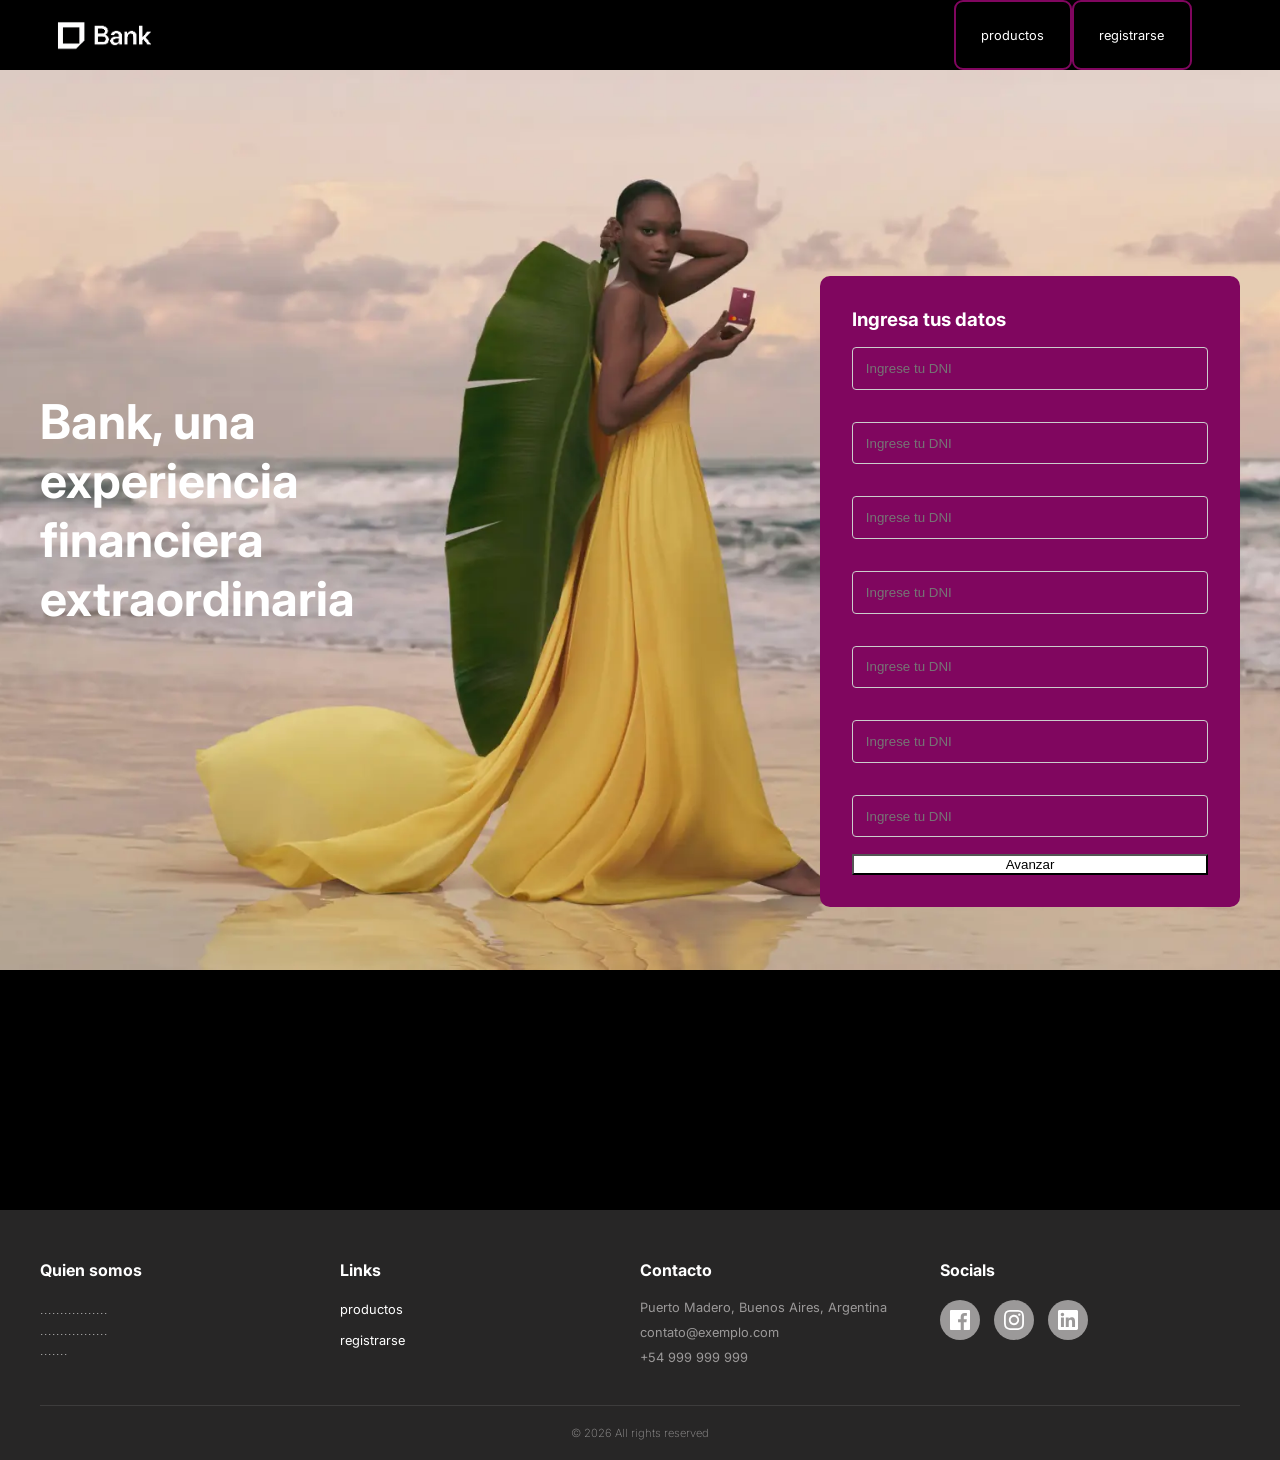
==== cadastro.html @ e5edfb76 "galeria" ====
<!doctype html>
<html lang="es">
  <head>
    <meta charset="UTF-8" />
    <meta name="viewport" content="width=device-width, initial-scale=1.0" />
    <link rel="preconnect" href="https://fonts.googleapis.com" />
    <link rel="preconnect" href="https://fonts.gstatic.com" crossorigin />
    <link
      href="https://fonts.googleapis.com/css2?family=Inter:ital,opsz,wght@0,14..32,100..900;1,14..32,100..900&display=swap"
      rel="stylesheet"
    />
    <link rel="icon" href="favico.png" type="png" />
    <link rel="stylesheet" href="./css/global.css" />
    <title>Bank</title>
  </head>

  <body>
    <!-- logotipo y la navegación como elementos hermanos; <nav> contiene únicamente enlaces de navegación -->
    <header class="header">
      <a href="index.html" class="logo">
        <img src="assets/logo.png" alt="logo del negocio" />
      </a>

      <!-- uso de aria-label para una mejor accesibilidad web -->
      <nav aria-label="Navegacion principal">
        <ul>
          <li class="button">
            <a href="galeria.html">productos</a>
          </li>

          <li class="button">
            <a href="cadastro.html">registrarse</a>
          </li>
        </ul>
      </nav>
    </header>

    <main>
      <section class="hero">
        <div class="container">
          <div class="hero-content-form">
            <h1>Bank, una experiencia financiera extraordinaria</h1>
          </div>

          <aside class="form-card">
            <h3>Ingresa tus datos</h3>

            <form>
              <label for="DNI"></label>
              <input
                type="text"
                id="DNI"
                name="DNI"
                placeholder="Ingrese tu DNI"
              />

              <form>
              <label for="DNI"></label>
              <input
                type="text"
                id="DNI"
                name="DNI"
                placeholder="Ingrese tu DNI"
              />

              <form>
              <label for="DNI"></label>
              <input
                type="text"
                id="DNI"
                name="DNI"
                placeholder="Ingrese tu DNI"
              />

              <form>
              <label for="DNI"></label>
              <input
                type="text"
                id="DNI"
                name="DNI"
                placeholder="Ingrese tu DNI"
              />

              <form>
              <label for="DNI"></label>
              <input
                type="text"
                id="DNI"
                name="DNI"
                placeholder="Ingrese tu DNI"
              />

              <form>
              <label for="DNI"></label>
              <input
                type="text"
                id="DNI"
                name="DNI"
                placeholder="Ingrese tu DNI"
              />

              <form>
              <label for="DNI"></label>
              <input
                type="text"
                id="DNI"
                name="DNI"
                placeholder="Ingrese tu DNI"
              />

              <br />
              <button type="submit">Avanzar</button>
            </form>
          </aside>
        </div>
      </section>

    </main>

    <footer class="footer">
      <div class="footer-content">
        <div class="footer-col">
          <h3>Quien somos</h3>
          <p>................. <br />................. <br />.......</p>
        </div>
        <div class="footer-col">
          <h3>Links</h3>
          <ul>
            <li><a href="galeria.html">productos</a></li>
            <li><a href="cadastro.html">registrarse</a></li>
          </ul>
        </div>
        <div class="footer-col">
          <h3>Contacto</h3>
          <ul>
            <li>Puerto Madero, Buenos Aires, Argentina</li>
            <li>contato@exemplo.com</li>
            <li>+54 999 999 999</li>
          </ul>
        </div>
        <div class="footer-col">
          <h3>Socials</h3>
          <div class="social-links">
            <a href="#" aria-label="Facebook">
              <svg
                viewBox="0 0 24 24"
                width="20"
                height="20"
                fill="currentColor"
              >
                <path
                  d="M22.675 0h-21.35c-.732 0-1.325.593-1.325 1.325v21.351c0 .731.593 1.324 1.325 1.324h11.495v-9.294h-3.128v-3.622h3.128v-2.671c0-3.1 1.893-4.788 4.659-4.788 1.325 0 2.463.099 2.795.143v3.24l-1.918.001c-1.504 0-1.795.715-1.795 1.763v2.313h3.587l-.467 3.622h-3.12v9.293h6.116c.73 0 1.323-.593 1.323-1.325v-21.35c0-.732-.593-1.325-1.325-1.325z"
                />
              </svg>
            </a>

            <a href="#" aria-label="Instagram">
              <svg
                viewBox="0 0 24 24"
                width="20"
                height="20"
                fill="currentColor"
              >
                <path
                  d="M12 2.163c3.204 0 3.584.012 4.85.07 3.252.148 4.771 1.691 4.919 4.919.058 1.265.069 1.645.069 4.849 0 3.205-.012 3.584-.069 4.849-.149 3.225-1.664 4.771-4.919 4.919-1.266.058-1.644.07-4.85.07-3.204 0-3.584-.012-4.849-.07-3.26-.149-4.771-1.699-4.919-4.92-.058-1.265-.07-1.644-.07-4.849 0-3.204.012-3.584.07-4.849.149-3.227 1.664-4.771 4.919-4.919 1.266-.058 1.645-.07 4.849-.07zm0-2.163c-3.259 0-3.667.014-4.947.072-4.358.2-6.78 2.618-6.98 6.98-.059 1.281-.073 1.689-.073 4.948 0 3.259.014 3.668.072 4.948.2 4.358 2.618 6.78 6.98 6.98 1.281.058 1.689.072 4.948.072 3.259 0 3.668-.014 4.948-.072 4.354-.2 6.782-2.618 6.979-6.98.059-1.28.073-1.689.073-4.948 0-3.259-.014-3.667-.072-4.947-.196-4.354-2.617-6.78-6.979-6.98-1.281-.059-1.69-.073-4.949-.073zm0 5.838c-3.403 0-6.162 2.759-6.162 6.162s2.759 6.163 6.162 6.163 6.162-2.759 6.162-6.163c0-3.403-2.759-6.162-6.162-6.162zm0 10.162c-2.209 0-4-1.79-4-4 0-2.209 1.791-4 4-4s4 1.791 4 4c0 2.21-1.791 4-4 4zm6.406-11.845c-.796 0-1.441.645-1.441 1.44s.645 1.44 1.441 1.44c.795 0 1.439-.645 1.439-1.44s-.644-1.44-1.439-1.44z"
                />
              </svg>
            </a>

            <a href="#" aria-label="LinkedIn">
              <svg
                viewBox="0 0 24 24"
                width="20"
                height="20"
                fill="currentColor"
              >
                <path
                  d="M20.447 20.452h-3.554v-5.569c0-1.328-.027-3.037-1.852-3.037-1.853 0-2.136 1.445-2.136 2.939v5.667h-3.554v-11.452h3.414v1.561h.049c.476-.9 1.637-1.85 3.37-1.85 3.601 0 4.267 2.37 4.267 5.455v6.286zm-15.11-13.019c-1.144 0-2.063-.926-2.063-2.065 0-1.138.92-2.063 2.063-2.063 1.14 0 2.064.925 2.064 2.063 0 1.139-.925 2.065-2.064 2.065zm1.782 13.019h-3.564v-11.452h3.564v11.452zm15.106-20.452h-20.454c-.979 0-1.771.774-1.771 1.729v20.542c0 .956.792 1.729 1.771 1.729h20.451c.978 0 1.778-.773 1.778-1.729v-20.542c0-.955-.8-1.729-1.778-1.729z"
                />
              </svg>
            </a>
          </div>
        </div>
      </div>
      <div class="footer-bottom">
        <p>&copy; 2026 All rights reserved</p>
      </div>
    </footer>
  </body>
</html>
---- css/global.css ----
@import url(header.css);
@import url(home.css);
@import url(footer.css);
@import url(cadastro.css);

/* CSS RESET */
body,
img,
h1,
h2,
h3,
p,
ul,
li,
section,
header,
footer,
main,
aside,
fieldset,
legend,
label,
input,
select,
textarea,
button

* {
  margin: 0;
  padding: 0;
  box-sizing: border-box;
}

:root {
    --color-primary: #80065f;
    --color-secondary: #272626;
    --color-terciary: rgb(155, 153, 153);
    --color-text: white;
    --color-background: black;
    --container-width: 1200px;
    --border-radius: 1rem;
    --transition: 0.3s ease;
    --font-primary: 'inter', sans-serif;
}

body {
    color: var(--color-text);
    background-color: var(--color-background);
    font-family: var(--font-primary);
}

p {
    font-size: 1rem;
    font-weight: 200;
}

h1 {
    font-family: var(--font-primary);
    font-weight: 700;
}

h2 {
    font-family: var(--font-primary);
    font-weight: 200;
    font-size: 3.5rem;
    text-align: center;
    margin: 6rem 1rem;

}

a {
    text-decoration: none;
    color: var(--color-text);
}

img {
    display: block;
    max-width: 100%;
}

.button {
    width: 100%;
    background-color: var(--color-background);
    border: 2px solid var(--color-primary);
    padding: 1.6rem;
    border-radius: 9px;
}

.button:hover {
    background-color: var(--color-secondary);
    cursor: pointer;
}
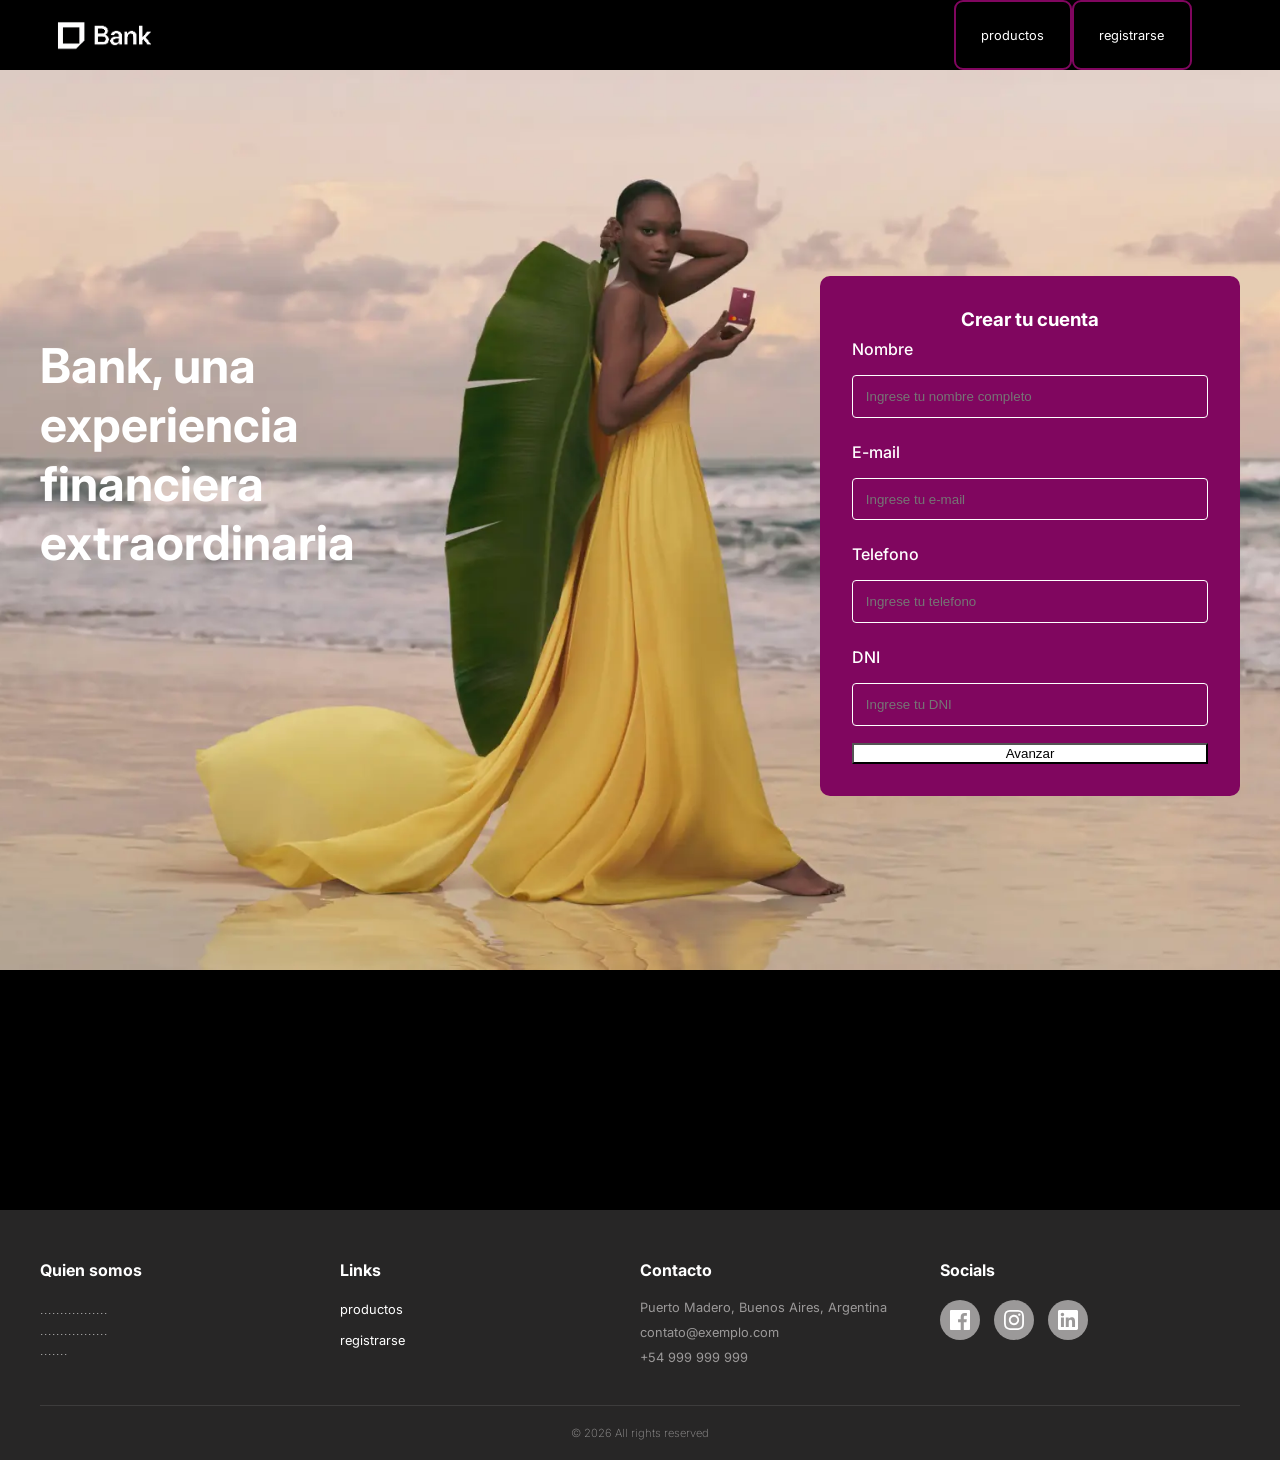
==== commit 02ff3f1d: "form" ====
--- a/cadastro.html
+++ b/cadastro.html
@@ -43,74 +43,57 @@
           </div>
 
           <aside class="form-card">
-            <h3>Ingresa tus datos</h3>
+            <h3>Crear tu cuenta</h3>
 
-            <form>
-              <label for="DNI"></label>
-              <input
-                type="text"
-                id="DNI"
-                name="DNI"
-                placeholder="Ingrese tu DNI"
-              />
+            <form class="register-form">
+              <div class="form-group">
+                <label for="nombre">Nombre</label>
+                <input
+                  type="text"
+                  id="nombre"
+                  name="nombre"
+                  placeholder="Ingrese tu nombre completo"
+                />
+              </div>
+            </form>
 
-              <form>
-              <label for="DNI"></label>
-              <input
-                type="text"
-                id="DNI"
-                name="DNI"
-                placeholder="Ingrese tu DNI"
-              />
+            <form class="register-form">
+              <div class="form-group">
+                <label for="email">E-mail</label>
+                <input
+                  type="text"
+                  id="email"
+                  name="email"
+                  placeholder="Ingrese tu e-mail"
+                />
+              </div>
+            </form>
 
-              <form>
-              <label for="DNI"></label>
-              <input
-                type="text"
-                id="DNI"
-                name="DNI"
-                placeholder="Ingrese tu DNI"
-              />
+            <form class="register-form">
+              <div class="form-group">
+                <label for="telefono">Telefono</label>
+                <input
+                  type="text"
+                  id="telefono"
+                  name="telefono"
+                  placeholder="Ingrese tu telefono"
+                />
+              </div>
+            </form>
 
-              <form>
-              <label for="DNI"></label>
-              <input
-                type="text"
-                id="DNI"
-                name="DNI"
-                placeholder="Ingrese tu DNI"
-              />
+            <form class="register-form">
+              <div class="form-group">
+                <label for="DNI">DNI</label>
+                <input
+                  type="text"
+                  id="DNI"
+                  name="DNI"
+                  placeholder="Ingrese tu DNI"
+                />
+              </div>
+            </form>
 
-              <form>
-              <label for="DNI"></label>
-              <input
-                type="text"
-                id="DNI"
-                name="DNI"
-                placeholder="Ingrese tu DNI"
-              />
-
-              <form>
-              <label for="DNI"></label>
-              <input
-                type="text"
-                id="DNI"
-                name="DNI"
-                placeholder="Ingrese tu DNI"
-              />
-
-              <form>
-              <label for="DNI"></label>
-              <input
-                type="text"
-                id="DNI"
-                name="DNI"
-                placeholder="Ingrese tu DNI"
-              />
-
-              <br />
-              <button type="submit">Avanzar</button>
-            </form>
+            <button type="submit">Avanzar</button>
           </aside>
         </div>
       </section>
--- a/css/global.css
+++ b/css/global.css
@@ -1,8 +1,8 @@
 
+@import url(cadastro.css);
 @import url(header.css);
 @import url(home.css);
 @import url(footer.css);
-@import url(cadastro.css);
 
 /* CSS RESET */
 body,
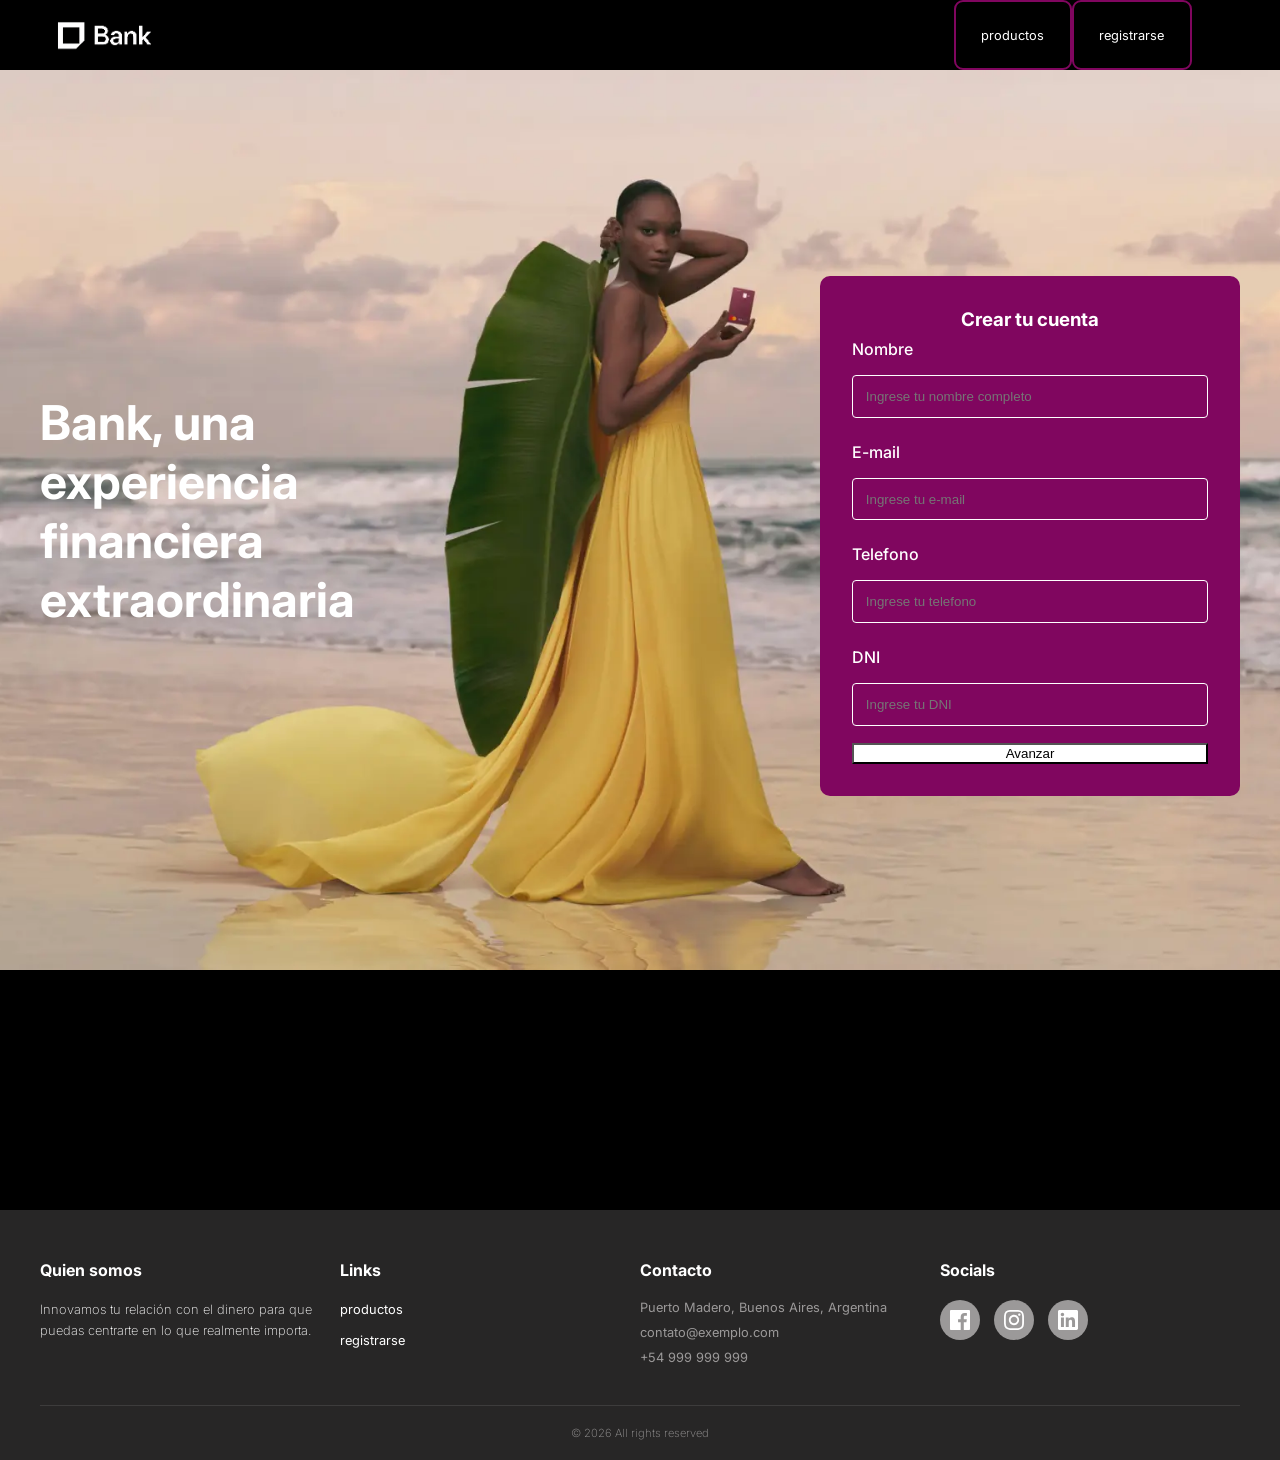
==== commit 6c7e47c6: "main gallery" ====
--- a/cadastro.html
+++ b/cadastro.html
@@ -104,7 +104,7 @@
       <div class="footer-content">
         <div class="footer-col">
           <h3>Quien somos</h3>
-          <p>................. <br />................. <br />.......</p>
+          <p>Innovamos tu relación con el dinero para que puedas centrarte en lo que realmente importa.</p>
         </div>
         <div class="footer-col">
           <h3>Links</h3>
--- a/css/global.css
+++ b/css/global.css
@@ -3,6 +3,7 @@
 @import url(header.css);
 @import url(home.css);
 @import url(footer.css);
+@import url(gallery.css);
 
 /* CSS RESET */
 body,
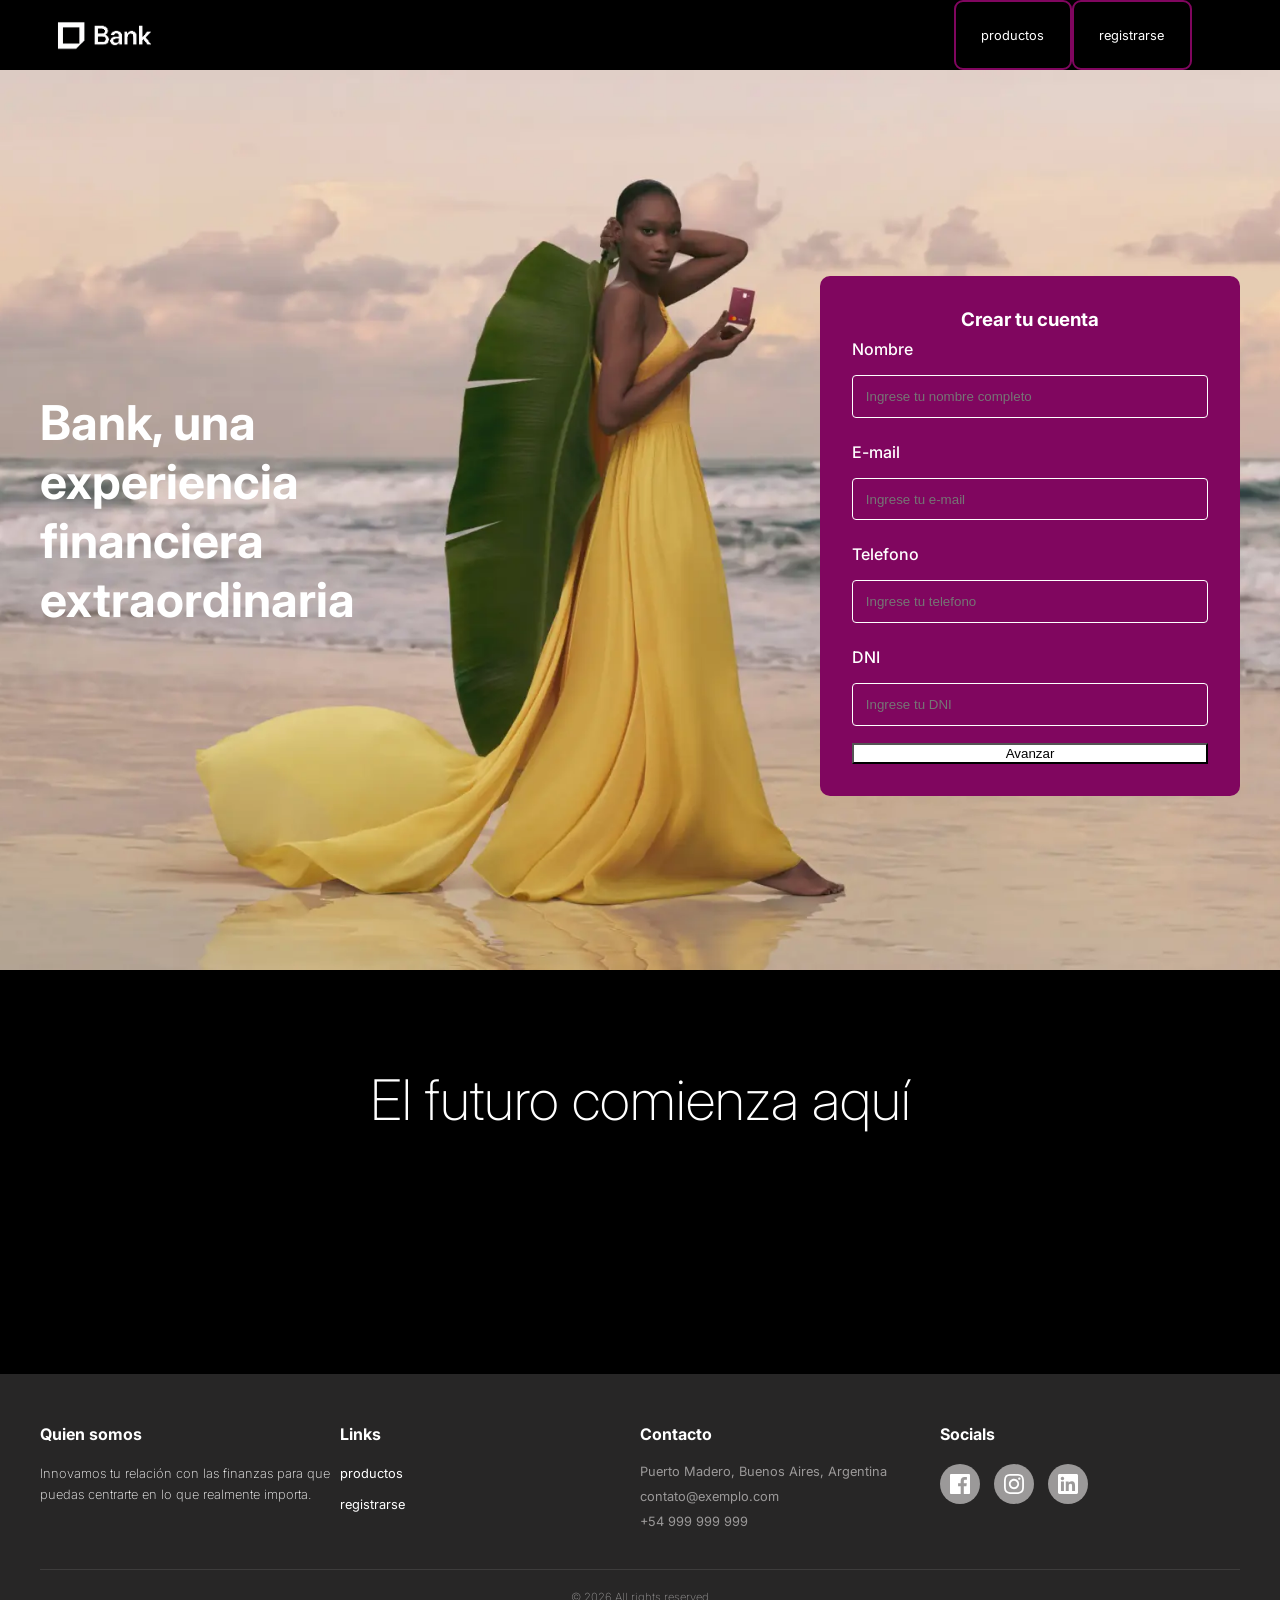
==== commit 87c3e8da: "about us" ====
--- a/cadastro.html
+++ b/cadastro.html
@@ -98,13 +98,17 @@
         </div>
       </section>
 
+      <section>
+        <h2>El futuro comienza aquí</h2>
+      </section>
+
     </main>
 
     <footer class="footer">
       <div class="footer-content">
         <div class="footer-col">
           <h3>Quien somos</h3>
-          <p>Innovamos tu relación con el dinero para que puedas centrarte en lo que realmente importa.</p>
+          <p>Innovamos tu relación con las finanzas para que puedas centrarte en lo que realmente importa.</p>
         </div>
         <div class="footer-col">
           <h3>Links</h3>
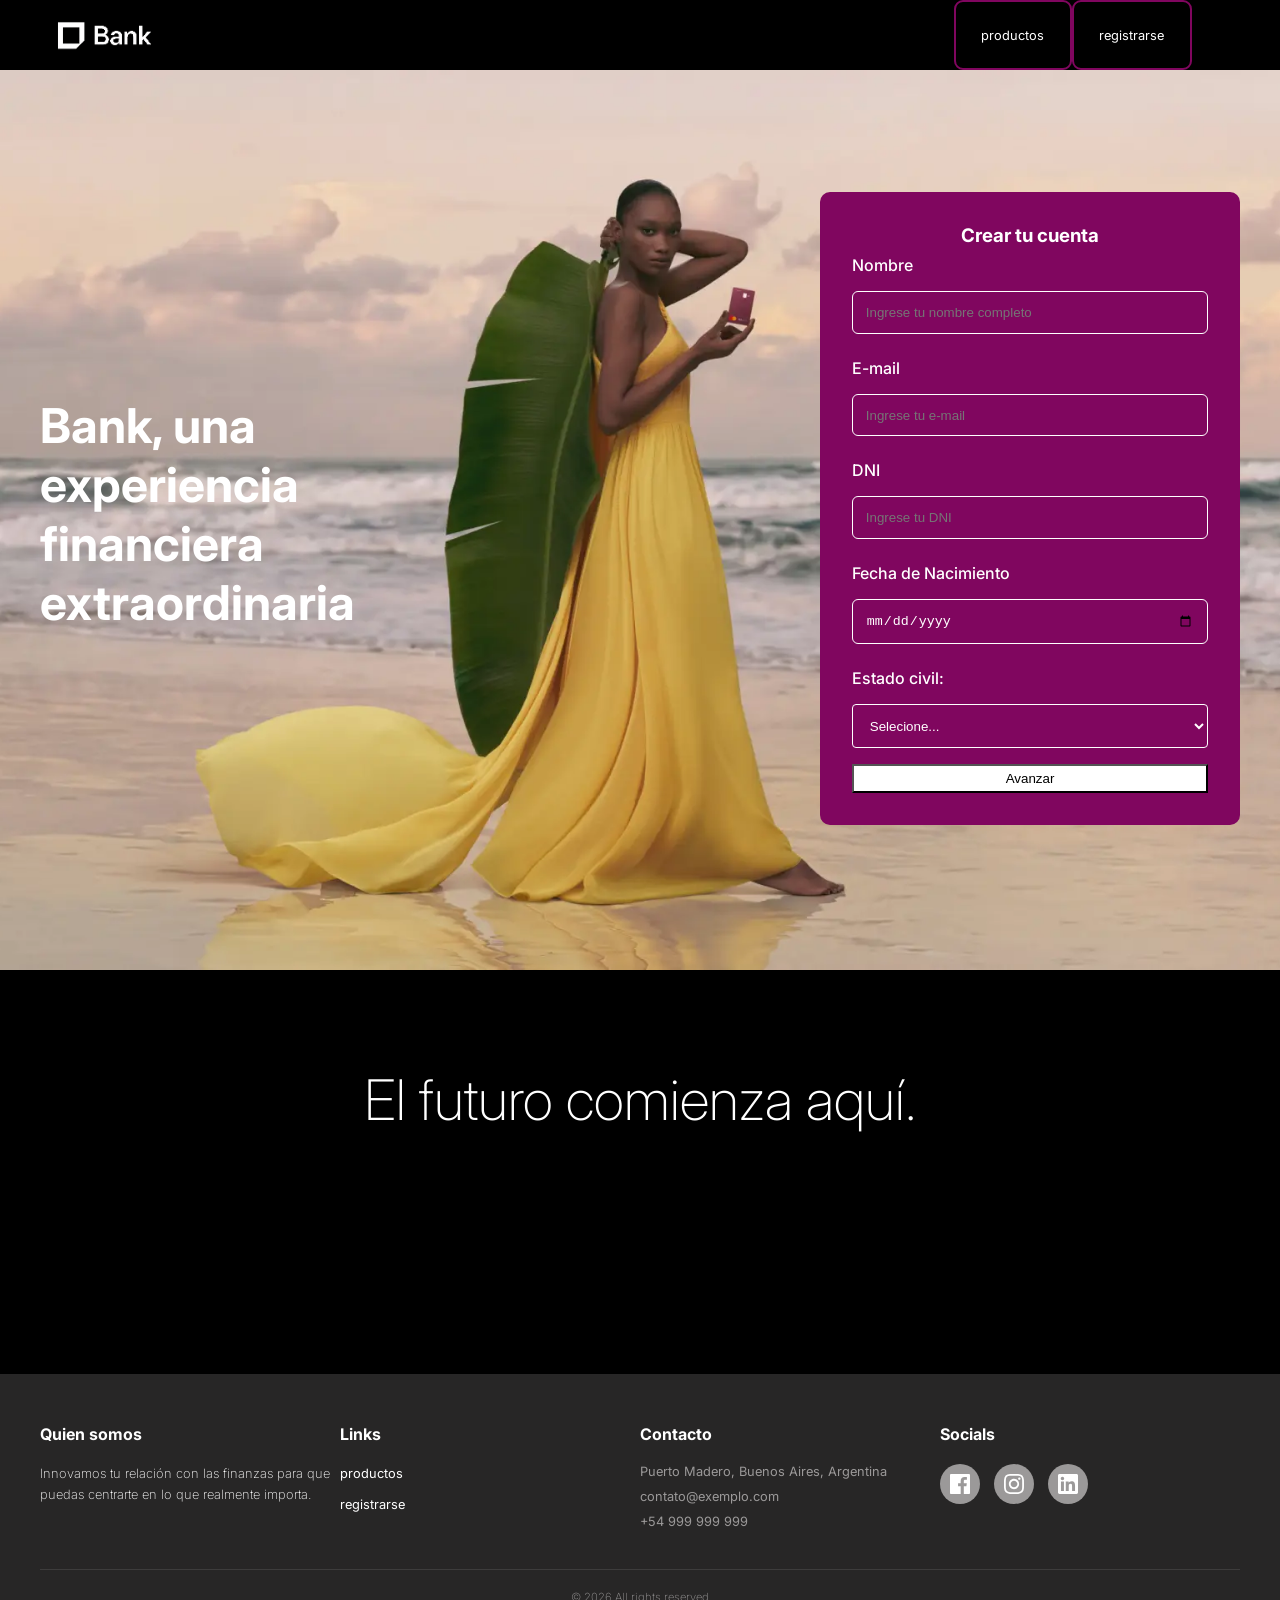
==== commit 89a17a76: "general form, button improve" ====
--- a/cadastro.html
+++ b/cadastro.html
@@ -61,7 +61,7 @@
               <div class="form-group">
                 <label for="email">E-mail</label>
                 <input
-                  type="text"
+                  type="email"
                   id="email"
                   name="email"
                   placeholder="Ingrese tu e-mail"
@@ -71,26 +71,38 @@
 
             <form class="register-form">
               <div class="form-group">
-                <label for="telefono">Telefono</label>
+                <label for="DNI">DNI</label>
                 <input
-                  type="text"
-                  id="telefono"
-                  name="telefono"
-                  placeholder="Ingrese tu telefono"
+                  type="number"
+                  id="DNI"
+                  name="DNI"
+                  placeholder="Ingrese tu DNI"
                 />
               </div>
             </form>
 
             <form class="register-form">
               <div class="form-group">
-                <label for="DNI">DNI</label>
+                <label for="birthdate">Fecha de Nacimiento</label>
                 <input
-                  type="text"
-                  id="DNI"
-                  name="DNI"
+                  type="date"
+                  id="birthdate"
+                  name="birthdate"
                   placeholder="Ingrese tu DNI"
                 />
               </div>
+            </form>
+
+            <form class="register-form">
+              <div class="form-group">
+                <label for="maritalStatus">Estado civil:</label>
+                <select id="maritalStatus" name="userMaritalStatus">
+                    <option value="">Selecione...</option>
+                    <option value="casado">Casado</option>
+                    <option value="solteiro">Soltero</option>
+                    <option value="divorciado">Divorciado</option>
+                    <option value="casado">Unión Estable</option>
+                </select>
             </form>
 
             <button type="submit">Avanzar</button>
@@ -99,7 +111,7 @@
       </section>
 
       <section>
-        <h2>El futuro comienza aquí</h2>
+        <h2>El futuro comienza aquí.</h2>
       </section>
 
     </main>
--- a/css/global.css
+++ b/css/global.css
@@ -93,4 +93,21 @@
     cursor: pointer;
 }
 
+input {
+    margin: 1rem 0;
+    padding: 0.8rem;      
+    border: 1px solid var(--color-text);
+    border-radius: 4px;
+    width: 100%;
+    background-color: var(--color-primary);
+    color: var(--color-text);
+}
 
+button[type="submit"] {
+    height: 1.8rem;
+}
+
+button:hover {
+    background-color: var(--color-primary);
+    color: var(--color-text);
+}
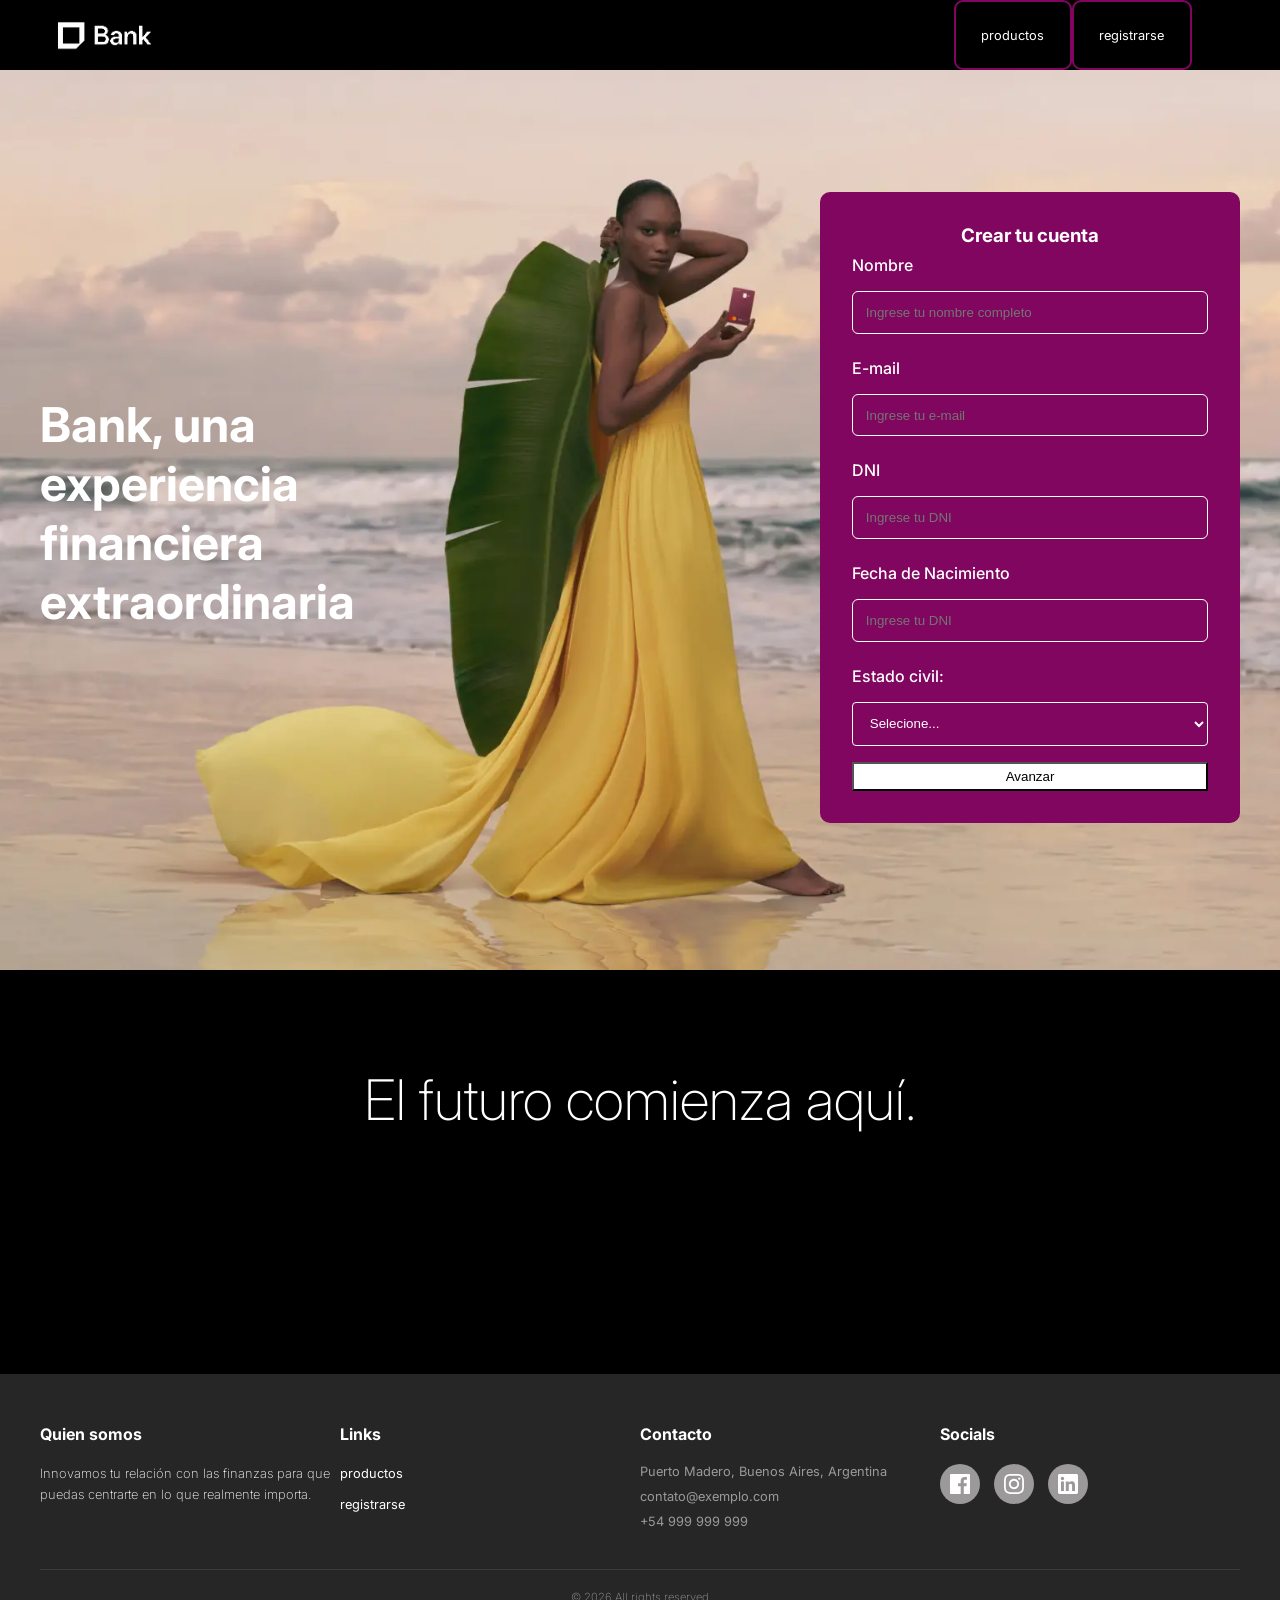
==== commit 96b5d342: "testing input date to text" ====
--- a/cadastro.html
+++ b/cadastro.html
@@ -85,7 +85,7 @@
               <div class="form-group">
                 <label for="birthdate">Fecha de Nacimiento</label>
                 <input
-                  type="date"
+                  type="text"
                   id="birthdate"
                   name="birthdate"
                   placeholder="Ingrese tu DNI"
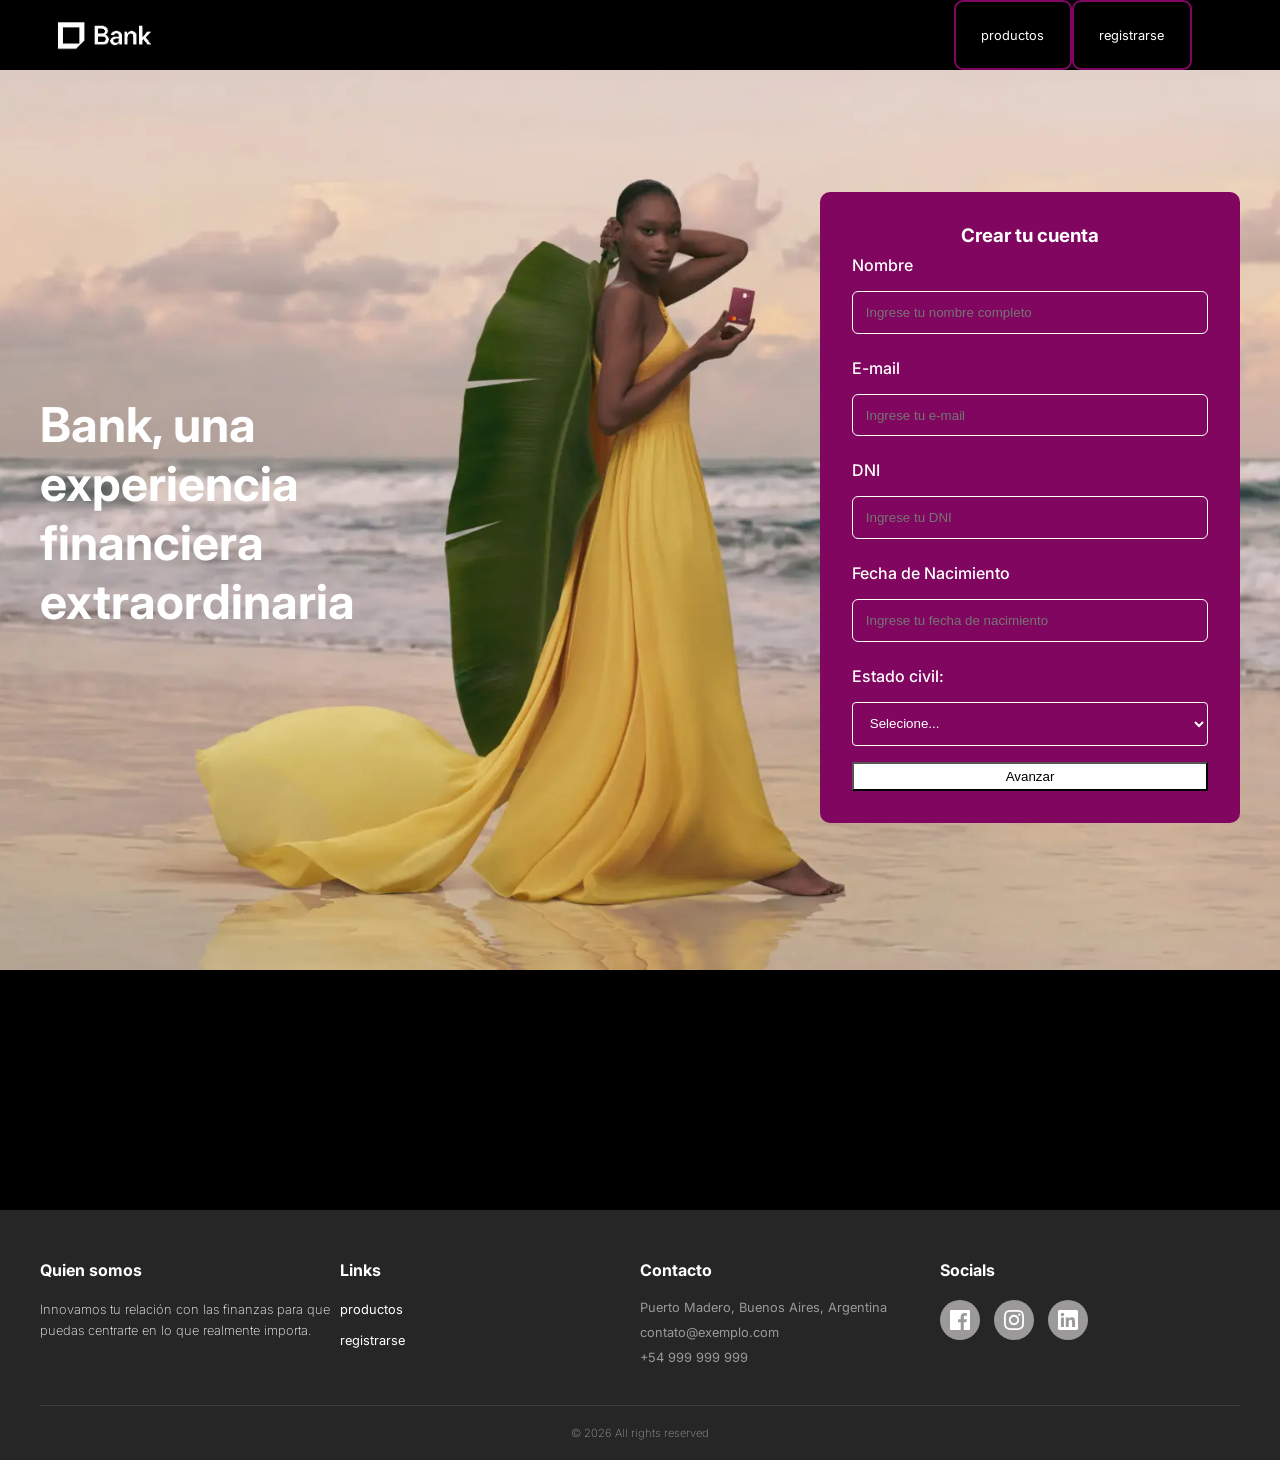
==== commit 614366eb: "improve form page" ====
--- a/cadastro.html
+++ b/cadastro.html
@@ -85,10 +85,10 @@
               <div class="form-group">
                 <label for="birthdate">Fecha de Nacimiento</label>
                 <input
-                  type="text"
+                  type="number"
                   id="birthdate"
                   name="birthdate"
-                  placeholder="Ingrese tu DNI"
+                  placeholder="Ingrese tu fecha de nacimiento"
                 />
               </div>
             </form>
@@ -108,10 +108,6 @@
             <button type="submit">Avanzar</button>
           </aside>
         </div>
-      </section>
-
-      <section>
-        <h2>El futuro comienza aquí.</h2>
       </section>
 
     </main>
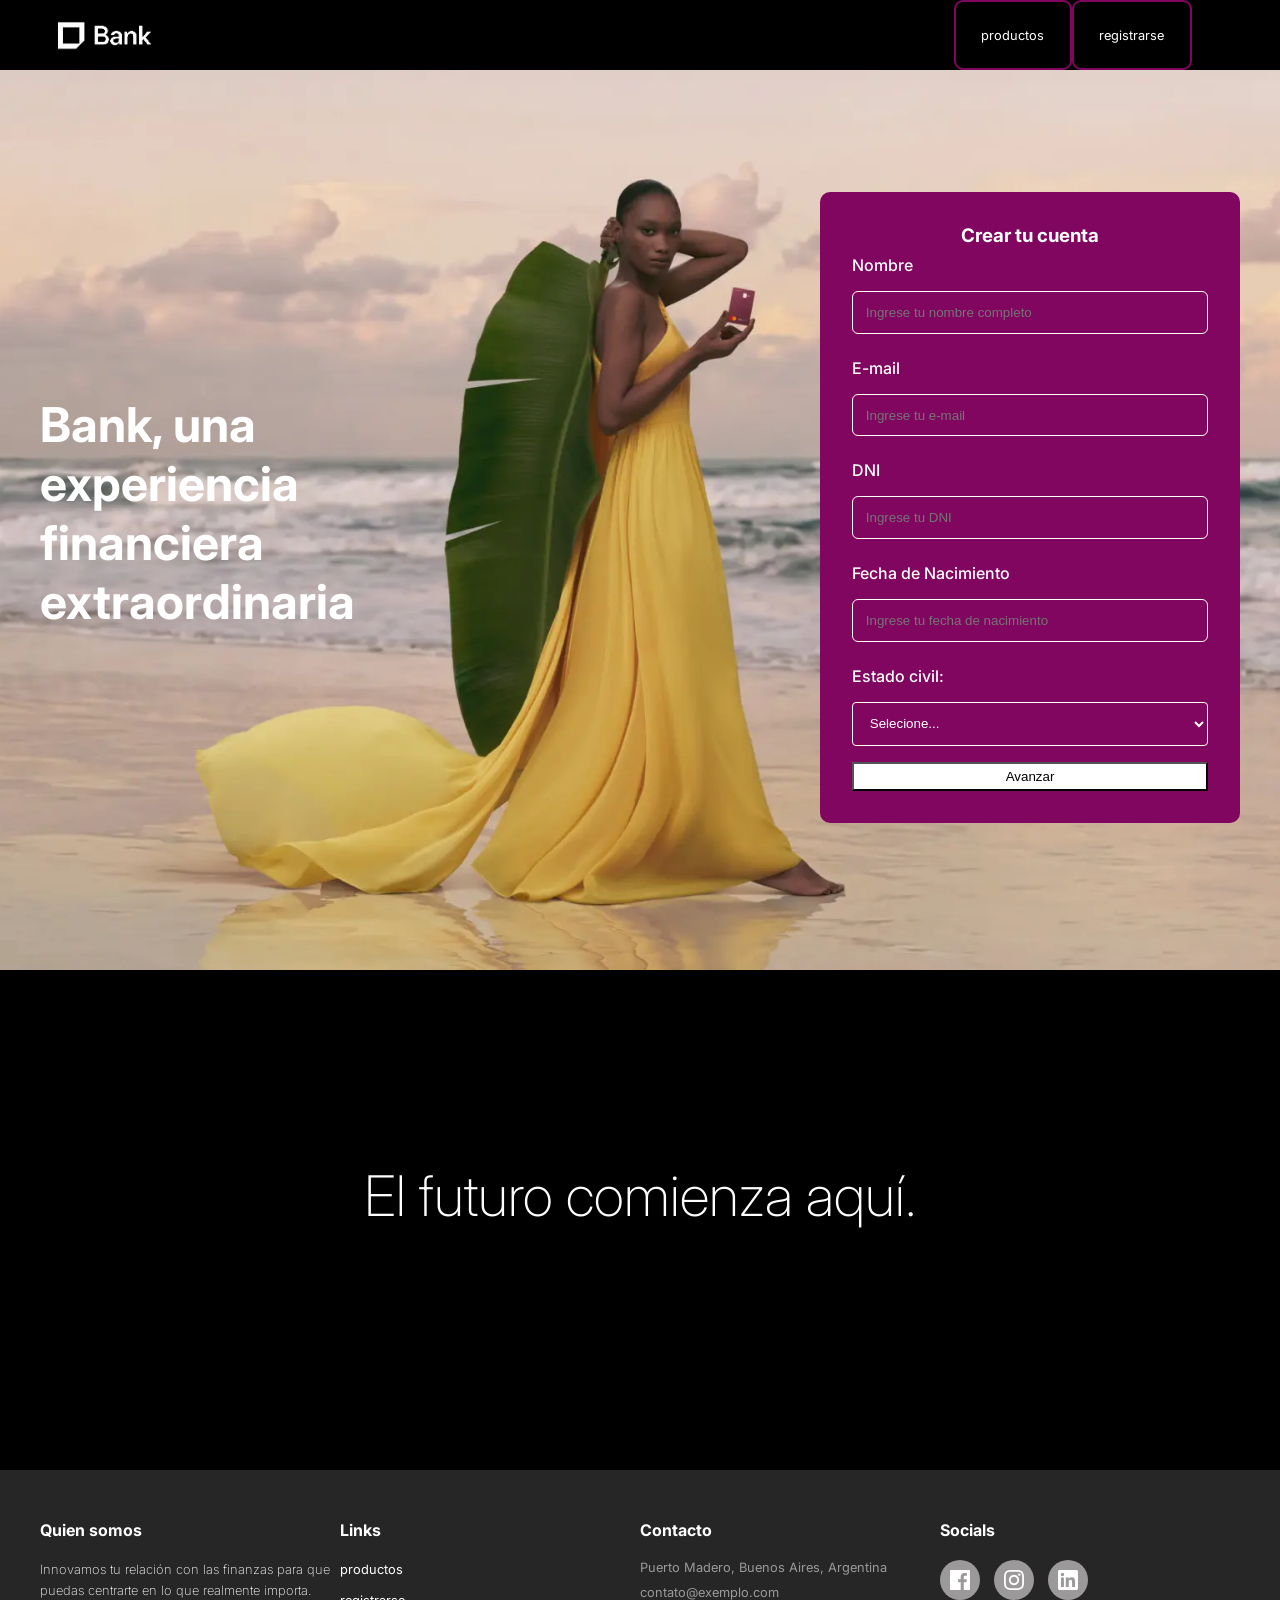
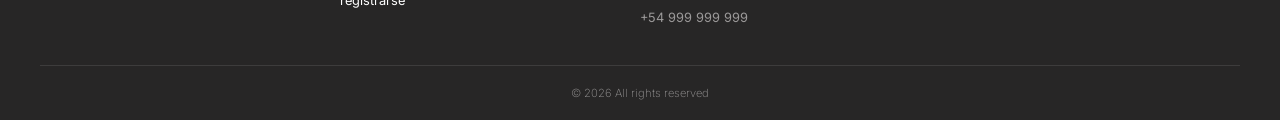
==== commit a8544bfb: "improve mobile form page" ====
--- a/cadastro.html
+++ b/cadastro.html
@@ -85,7 +85,7 @@
               <div class="form-group">
                 <label for="birthdate">Fecha de Nacimiento</label>
                 <input
-                  type="number"
+                  type="text"
                   id="birthdate"
                   name="birthdate"
                   placeholder="Ingrese tu fecha de nacimiento"
@@ -108,6 +108,10 @@
             <button type="submit">Avanzar</button>
           </aside>
         </div>
+      </section>
+
+      <section>
+        <h2 class="form-h2">El futuro comienza aquí. </h2>
       </section>
 
     </main>
